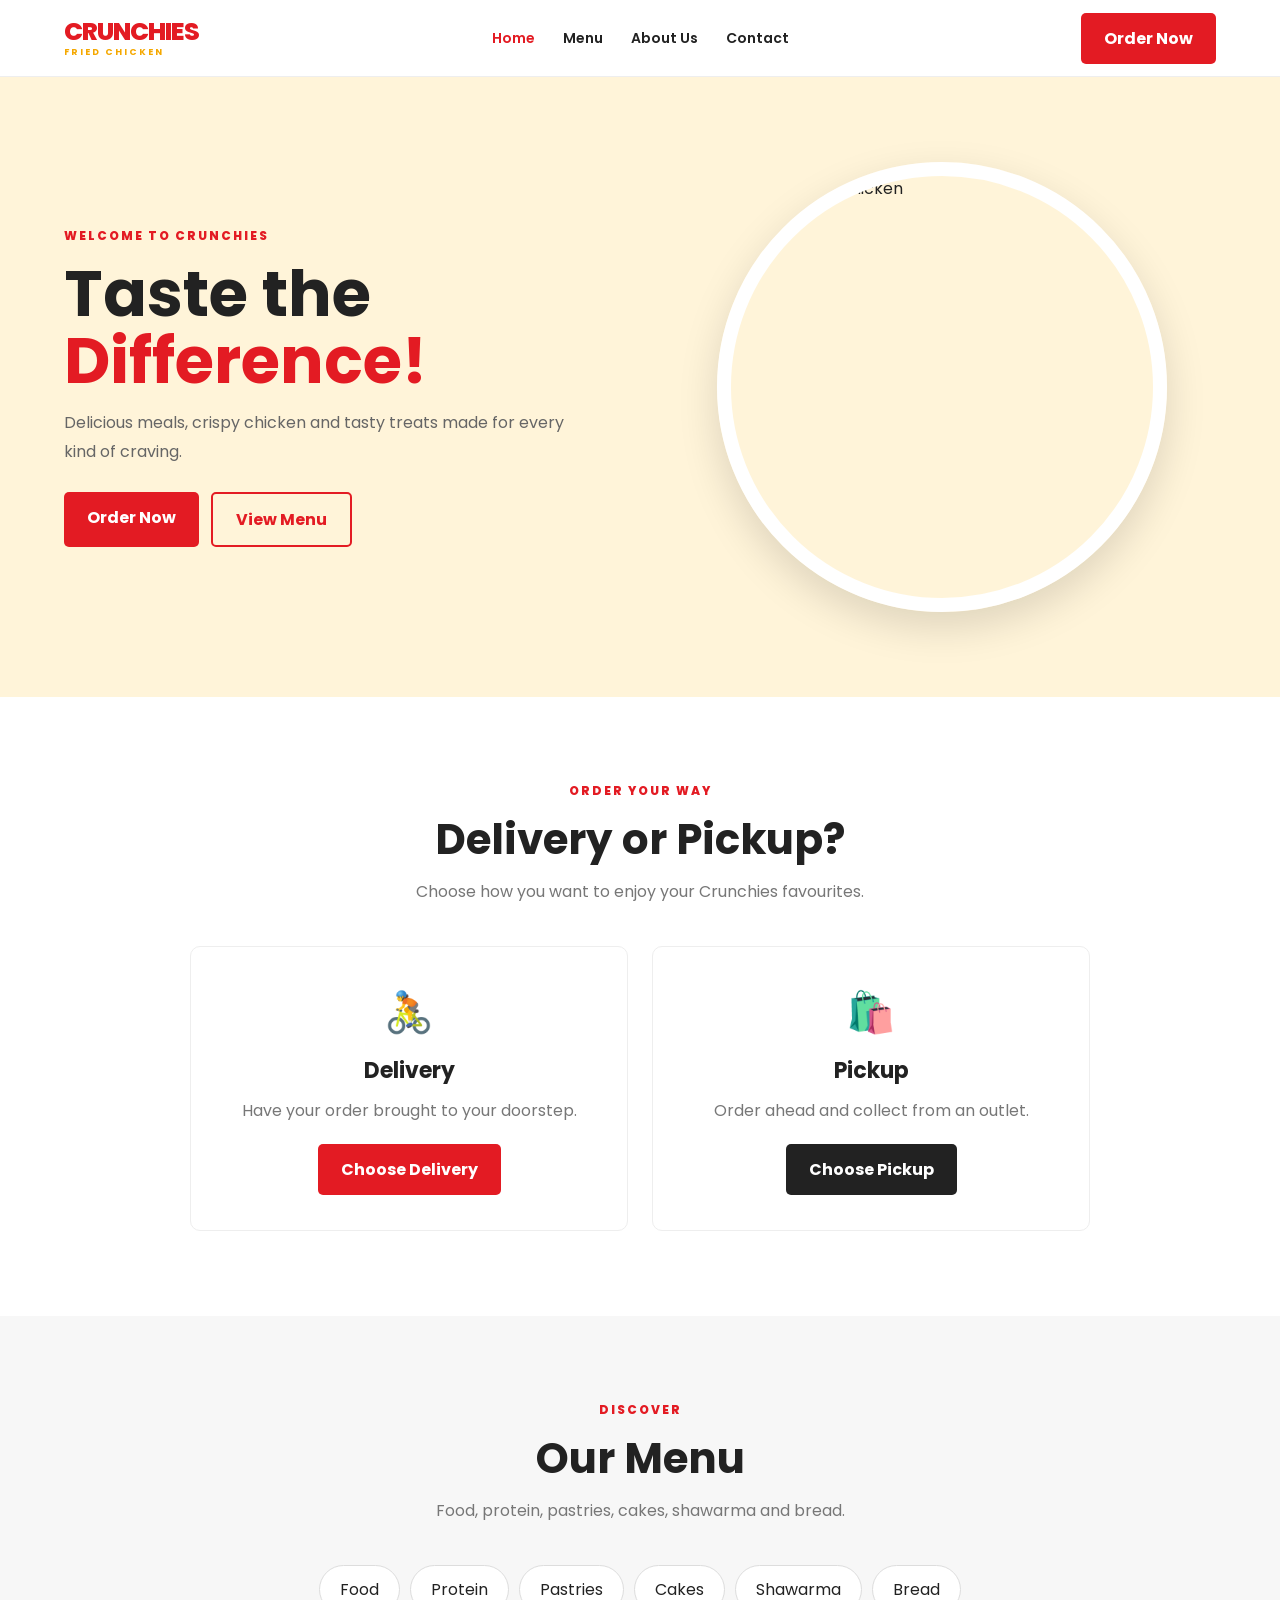
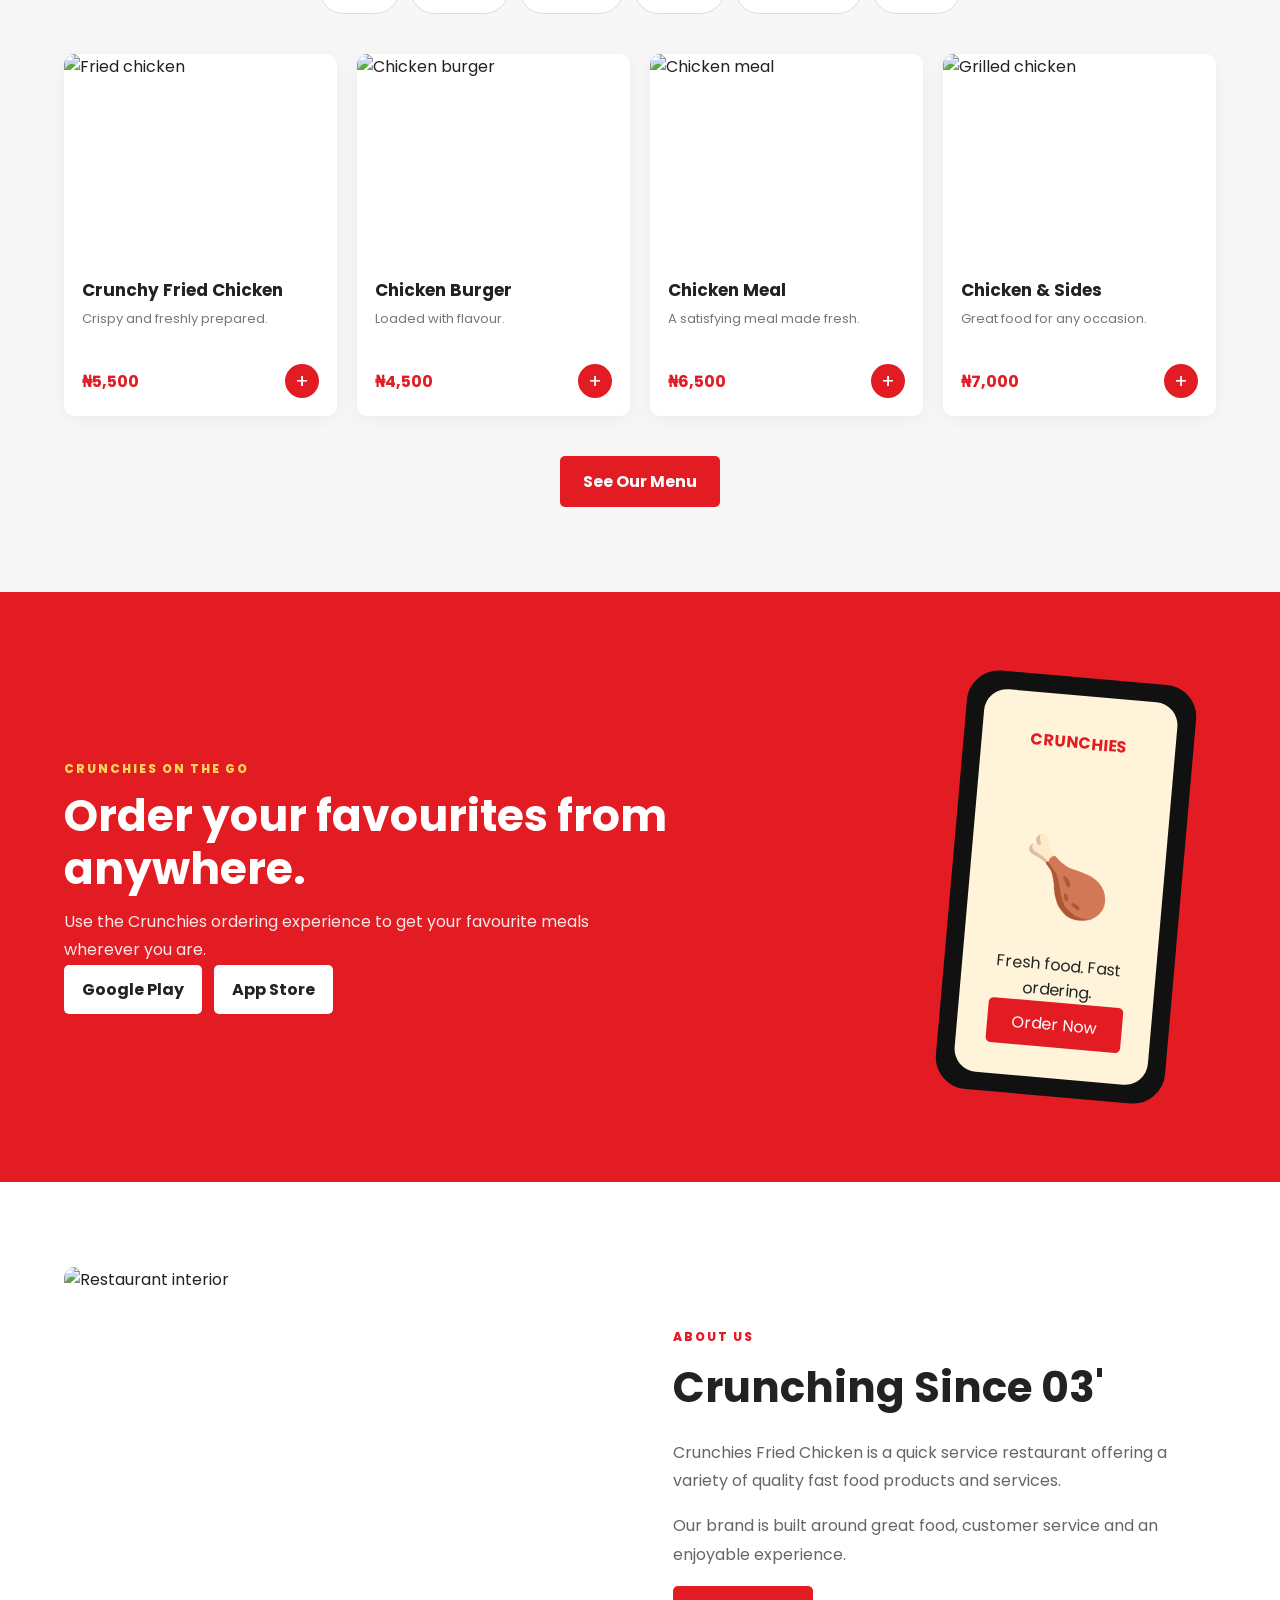
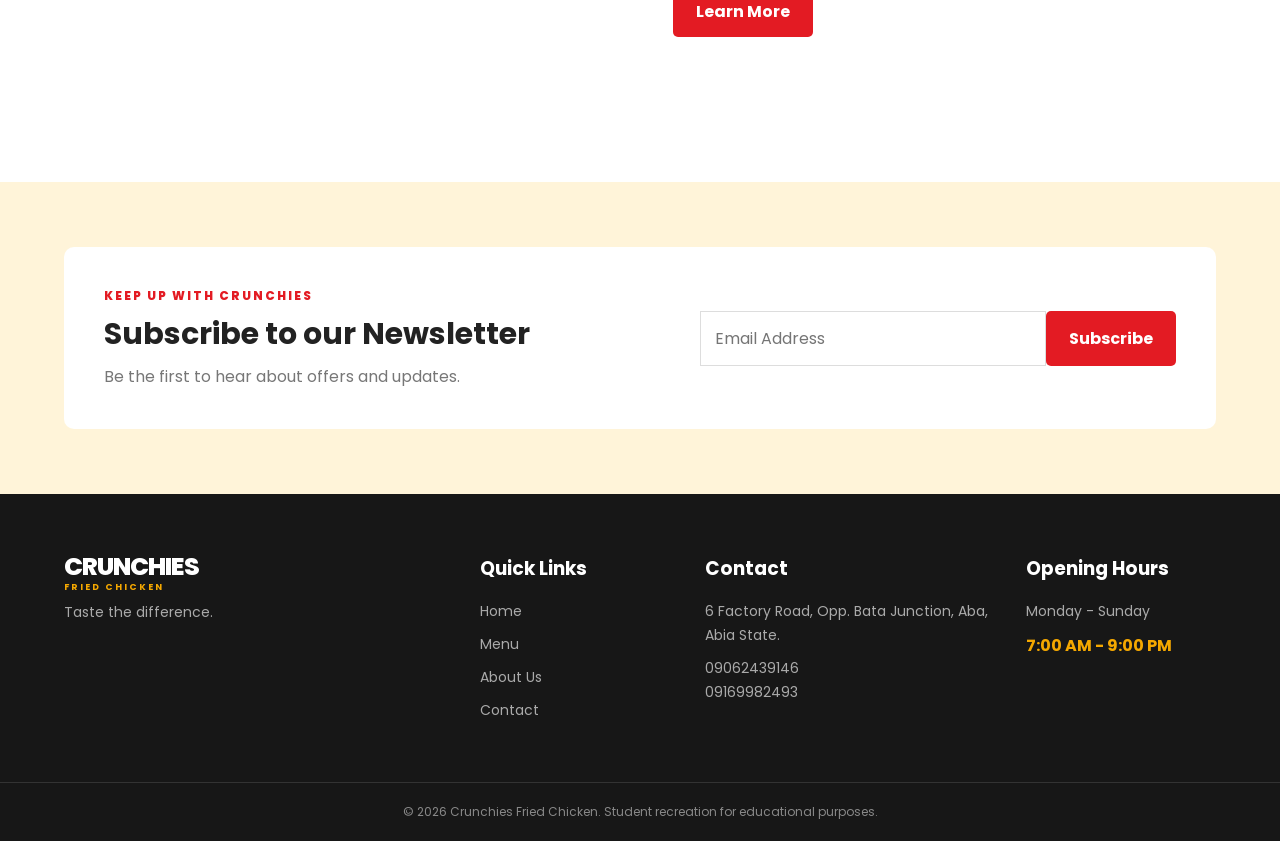
==== index.html @ a965e1eb "Add files via upload" ====
<!DOCTYPE html>
<html lang="en">
<head>
  <meta charset="UTF-8">
  <meta name="viewport" content="width=device-width, initial-scale=1.0">
  <title>Crunchies Fried Chicken | Taste the Difference</title>
  <link rel="preconnect" href="https://fonts.googleapis.com">
  <link rel="preconnect" href="https://fonts.gstatic.com" crossorigin>
  <link href="https://fonts.googleapis.com/css2?family=Poppins:wght@400;500;600;700;800&display=swap" rel="stylesheet">
  <link rel="stylesheet" href="style.css">
</head>
<body>
  <header class="header">
    <div class="container nav">
      <a class="logo" href="index.html" aria-label="Crunchies home">
        <span>CRUNCHIES</span><small>FRIED CHICKEN</small>
      </a>
      <button class="menu-toggle" aria-label="Open menu">☰</button>
      <nav class="nav-links">
        <a class="active" href="index.html">Home</a>
        <a href="menu.html">Menu</a>
        <a href="about.html">About Us</a>
        <a href="contact.html">Contact</a>
      </nav>
      <a class="btn btn-red nav-order" href="menu.html">Order Now</a>
    </div>
  </header>

  <main>
    <section class="hero">
      <div class="container hero-grid">
        <div class="hero-copy">
          <p class="eyebrow">WELCOME TO CRUNCHIES</p>
          <h1>Taste the <span>Difference!</span></h1>
          <p>Delicious meals, crispy chicken and tasty treats made for every kind of craving.</p>
          <div class="button-row">
            <a class="btn btn-red" href="menu.html">Order Now</a>
            <a class="btn btn-outline" href="menu.html">View Menu</a>
          </div>
        </div>
        <div class="hero-photo">
          <img src="https://images.unsplash.com/photo-1626082927389-6cd097cdc6ec?auto=format&fit=crop&w=1000&q=85" alt="Crispy fried chicken">
        </div>
      </div>
    </section>

    <section class="section">
      <div class="container">
        <div class="section-title">
          <p class="eyebrow">ORDER YOUR WAY</p>
          <h2>Delivery or Pickup?</h2>
          <p>Choose how you want to enjoy your Crunchies favourites.</p>
        </div>
        <div class="two-cards">
          <article class="choice-card">
            <div class="icon">🚴</div>
            <h3>Delivery</h3>
            <p>Have your order brought to your doorstep.</p>
            <a class="btn btn-red" href="menu.html?type=delivery">Choose Delivery</a>
          </article>
          <article class="choice-card">
            <div class="icon">🛍️</div>
            <h3>Pickup</h3>
            <p>Order ahead and collect from an outlet.</p>
            <a class="btn btn-dark" href="menu.html?type=pickup">Choose Pickup</a>
          </article>
        </div>
      </div>
    </section>

    <section class="section light" id="featured">
      <div class="container">
        <div class="section-title">
          <p class="eyebrow">DISCOVER</p>
          <h2>Our Menu</h2>
          <p>Food, protein, pastries, cakes, shawarma and bread.</p>
        </div>
        <div class="category-row">
          <a href="menu.html#food">Food</a>
          <a href="menu.html#protein">Protein</a>
          <a href="menu.html#pastries">Pastries</a>
          <a href="menu.html#cakes">Cakes</a>
          <a href="menu.html#shawarma">Shawarma</a>
          <a href="menu.html#bread">Bread</a>
        </div>
        <div class="product-grid">
          <article class="product-card">
            <img src="https://images.unsplash.com/photo-1562967916-eb82221dfb92?auto=format&fit=crop&w=700&q=85" alt="Fried chicken">
            <div class="product-info"><h3>Crunchy Fried Chicken</h3><p>Crispy and freshly prepared.</p><div><strong>₦5,500</strong><a class="plus" href="menu.html">+</a></div></div>
          </article>
          <article class="product-card">
            <img src="https://images.unsplash.com/photo-1568901346375-23c9450c58cd?auto=format&fit=crop&w=700&q=85" alt="Chicken burger">
            <div class="product-info"><h3>Chicken Burger</h3><p>Loaded with flavour.</p><div><strong>₦4,500</strong><a class="plus" href="menu.html">+</a></div></div>
          </article>
          <article class="product-card">
            <img src="https://images.unsplash.com/photo-1606755962773-d324e0a13086?auto=format&fit=crop&w=700&q=85" alt="Chicken meal">
            <div class="product-info"><h3>Chicken Meal</h3><p>A satisfying meal made fresh.</p><div><strong>₦6,500</strong><a class="plus" href="menu.html">+</a></div></div>
          </article>
          <article class="product-card">
            <img src="https://images.unsplash.com/photo-1544025162-d76694265947?auto=format&fit=crop&w=700&q=85" alt="Grilled chicken">
            <div class="product-info"><h3>Chicken & Sides</h3><p>Great food for any occasion.</p><div><strong>₦7,000</strong><a class="plus" href="menu.html">+</a></div></div>
          </article>
        </div>
        <div class="center"><a class="btn btn-red" href="menu.html">See Our Menu</a></div>
      </div>
    </section>

    <section class="app-banner">
      <div class="container app-grid">
        <div>
          <p class="eyebrow yellow">CRUNCHIES ON THE GO</p>
          <h2>Order your favourites from anywhere.</h2>
          <p>Use the Crunchies ordering experience to get your favourite meals wherever you are.</p>
          <div class="button-row"><a class="store" href="#">Google Play</a><a class="store" href="#">App Store</a></div>
        </div>
        <div class="phone">
          <div class="phone-screen"><b>CRUNCHIES</b><div class="phone-food">🍗</div><p>Fresh food. Fast ordering.</p><button>Order Now</button></div>
        </div>
      </div>
    </section>

    <section class="section">
      <div class="container about-preview">
        <img src="https://images.unsplash.com/photo-1513639776629-7b61b0ac49cb?auto=format&fit=crop&w=1000&q=85" alt="Restaurant interior">
        <div>
          <p class="eyebrow">ABOUT US</p>
          <h2>Crunching Since 03'</h2>
          <p>Crunchies Fried Chicken is a quick service restaurant offering a variety of quality fast food products and services.</p>
          <p>Our brand is built around great food, customer service and an enjoyable experience.</p>
          <a class="btn btn-red" href="about.html">Learn More</a>
        </div>
      </div>
    </section>

    <section class="newsletter">
      <div class="container newsletter-box">
        <div><p class="eyebrow">KEEP UP WITH CRUNCHIES</p><h2>Subscribe to our Newsletter</h2><p>Be the first to hear about offers and updates.</p></div>
        <form id="newsletterForm"><input type="email" placeholder="Email Address" required><button class="btn btn-red" type="submit">Subscribe</button></form>
      </div>
    </section>
  </main>

  <footer id="contact">
    <div class="container footer-grid">
      <div><a class="logo footer-logo" href="index.html"><span>CRUNCHIES</span><small>FRIED CHICKEN</small></a><p>Taste the difference.</p></div>
      <div><h3>Quick Links</h3><a href="index.html">Home</a><a href="menu.html">Menu</a><a href="about.html">About Us</a><a href="contact.html">Contact</a></div>
      <div><h3>Contact</h3><p>6 Factory Road, Opp. Bata Junction, Aba, Abia State.</p><p>09062439146<br>09169982493</p></div>
      <div><h3>Opening Hours</h3><p>Monday - Sunday</p><strong>7:00 AM - 9:00 PM</strong></div>
    </div>
    <div class="copyright">© 2026 Crunchies Fried Chicken. Student recreation for educational purposes.</div>
  </footer>
  <script src="script.js"></script>
</body>
</html>
---- style.css ----
*{margin:0;padding:0;box-sizing:border-box}html{scroll-behavior:smooth}body{font-family:Poppins,sans-serif;color:#222;background:#fff}a{text-decoration:none;color:inherit}button,input,select,textarea{font:inherit}img{width:100%;display:block}.container{width:90%;max-width:1200px;margin:auto}.header{background:#fff;border-bottom:1px solid #eee;position:sticky;top:0;z-index:1000}.nav{min-height:76px;display:flex;align-items:center;justify-content:space-between;gap:25px}.logo{display:flex;flex-direction:column;line-height:1}.logo span{color:#e31b23;font-size:25px;font-weight:800;letter-spacing:-1px}.logo small{color:#f5a800;font-size:9px;font-weight:700;letter-spacing:2px;margin-top:4px}.nav-links{display:flex;gap:28px}.nav-links a{font-size:14px;font-weight:600}.nav-links a:hover,.nav-links a.active{color:#e31b23}.btn{display:inline-block;border:0;border-radius:5px;padding:13px 23px;font-weight:700;cursor:pointer}.btn-red{background:#e31b23;color:#fff}.btn-red:hover{background:#b9151b}.btn-dark{background:#222;color:#fff}.btn-outline{border:2px solid #e31b23;color:#e31b23}.button-row{display:flex;gap:12px;flex-wrap:wrap}.menu-toggle{display:none;border:0;background:none;font-size:26px}.hero{background:#fff4d9;padding:85px 0}.hero-grid{display:grid;grid-template-columns:1fr 1fr;align-items:center;gap:55px}.eyebrow{color:#e31b23;font-size:12px;font-weight:800;letter-spacing:2px}.hero h1{font-size:64px;line-height:1.05;margin:15px 0}.hero h1 span{display:block;color:#e31b23}.hero-copy>p:not(.eyebrow){max-width:520px;color:#666;line-height:1.8;margin-bottom:25px}.hero-photo{width:450px;height:450px;border-radius:50%;overflow:hidden;border:14px solid #fff;box-shadow:0 15px 40px #0002;margin:auto}.hero-photo img{height:100%;object-fit:cover}.section{padding:85px 0}.light{background:#f7f7f7}.section-title{text-align:center;margin-bottom:42px}.section-title h2{font-size:42px;margin:8px 0}.section-title>p:last-child{color:#777}.two-cards,.three-cards{display:grid;grid-template-columns:repeat(2,1fr);gap:24px;max-width:900px;margin:auto}.three-cards{grid-template-columns:repeat(3,1fr);max-width:1100px}.choice-card{text-align:center;padding:35px;background:#fff;border:1px solid #eee;border-radius:10px}.icon{font-size:40px;margin-bottom:12px}.choice-card h3{font-size:22px;margin-bottom:10px}.choice-card p{color:#777;line-height:1.7;margin-bottom:20px}.category-row{display:flex;justify-content:center;gap:10px;flex-wrap:wrap;margin-bottom:40px}.category-row a,.menu-tabs .tab{border:1px solid #ddd;background:#fff;padding:11px 20px;border-radius:25px;cursor:pointer}.category-row a:hover,.menu-tabs .tab.active,.menu-tabs .tab:hover{background:#e31b23;color:#fff;border-color:#e31b23}.product-grid{display:grid;grid-template-columns:repeat(4,1fr);gap:20px}.product-card{background:#fff;border-radius:10px;overflow:hidden;box-shadow:0 4px 18px #0000000d}.product-card>img{height:205px;object-fit:cover}.product-info{padding:18px}.product-info h3{font-size:17px;margin-bottom:6px}.product-info p{font-size:13px;color:#777;min-height:40px}.product-info>div{display:flex;align-items:center;justify-content:space-between;margin-top:15px}.product-info strong{color:#e31b23}.plus{width:34px;height:34px;border-radius:50%;background:#e31b23;color:#fff;border:0;display:grid;place-items:center;font-size:20px;cursor:pointer}.center{text-align:center;margin-top:40px}.app-banner{background:#e31b23;color:#fff;padding:85px 0}.app-grid{display:grid;grid-template-columns:1fr 300px;align-items:center;gap:70px}.yellow{color:#ffd45c}.app-grid h2{font-size:44px;line-height:1.2;margin:12px 0}.app-grid>div:first-child>p:not(.eyebrow){max-width:550px;line-height:1.8;opacity:.9}.store{background:#fff;color:#222;padding:12px 18px;border-radius:5px;font-weight:700}.phone{width:230px;height:420px;background:#111;border:8px solid #111;border-radius:32px;padding:10px;transform:rotate(5deg);margin:auto}.phone-screen{height:100%;border-radius:23px;background:#fff4d9;color:#222;text-align:center;padding:35px 12px}.phone-screen b{color:#e31b23}.phone-food{font-size:75px;margin:65px 0 20px}.phone-screen button{background:#e31b23;color:#fff;border:0;padding:10px 25px;border-radius:5px}.about-preview{display:grid;grid-template-columns:1fr 1fr;gap:65px;align-items:center}.about-preview img{height:430px;object-fit:cover;border-radius:10px}.about-preview h2{font-size:42px;margin:10px 0 20px}.about-preview p:not(.eyebrow){color:#666;line-height:1.8;margin-bottom:16px}.newsletter{background:#fff4d9;padding:65px 0}.newsletter-box{background:#fff;padding:40px;border-radius:10px;display:flex;justify-content:space-between;align-items:center;gap:30px}.newsletter-box h2{font-size:30px;margin:7px 0}.newsletter-box p:not(.eyebrow){color:#777}.newsletter form{display:flex;min-width:430px}.newsletter input{flex:1;border:1px solid #ddd;padding:14px;outline:0}.page-hero{background:#fff4d9;text-align:center;padding:70px 0}.page-hero h1{font-size:50px;margin:8px 0}.page-hero p:last-child{color:#666}.order-selector{display:grid;grid-template-columns:repeat(4,1fr);gap:15px;background:#f7f7f7;padding:20px;border-radius:10px;margin-bottom:35px}.order-selector label{display:block;font-size:12px;font-weight:700;margin-bottom:7px}.order-selector select{width:100%;padding:12px;border:1px solid #ddd;background:#fff}.menu-tabs{display:flex;gap:9px;flex-wrap:wrap;justify-content:center;margin-bottom:35px}.cart-box{margin-top:50px;background:#f7f7f7;padding:25px;border-radius:10px}.cart-box h2{margin-bottom:20px}.cart-row{display:flex;justify-content:space-between;border-bottom:1px solid #ddd;padding:12px 0}.cart-total{display:flex;justify-content:space-between;font-size:20px;margin:20px 0}.contact-grid{display:grid;grid-template-columns:repeat(3,1fr);gap:20px}.contact-card{text-align:center;border:1px solid #eee;border-radius:10px;padding:35px}.contact-card p{color:#777;line-height:1.7}.contact-form-wrap{margin-top:50px;background:#f7f7f7;padding:40px;border-radius:10px;display:grid;grid-template-columns:1fr 1.2fr;gap:50px}.contact-form-wrap h2{font-size:36px;margin:8px 0}.contact-form-wrap p:not(.eyebrow){color:#777}.contact-form-wrap form{display:flex;flex-direction:column;gap:14px}.contact-form-wrap input,.contact-form-wrap textarea{border:1px solid #ddd;padding:14px;outline:0;resize:vertical}.footer-grid{display:grid;grid-template-columns:2fr 1fr 1.5fr 1fr;gap:35px;padding:60px 0}.footer-grid>div{display:flex;flex-direction:column;gap:9px}.footer-grid h3{margin-bottom:8px}.footer-grid p,.footer-grid a:not(.footer-logo){color:#aaa;font-size:14px;line-height:1.7}.footer-logo span{color:#fff}.footer-logo small{color:#f5a800}.footer-grid strong{color:#f5a800}.copyright{border-top:1px solid #333;text-align:center;color:#888;padding:20px;font-size:12px;background:#171717}footer{background:#171717;color:#fff}.empty-cart{color:#777}@media(max-width:900px){.nav-links{display:none;position:absolute;left:0;right:0;top:76px;background:#fff;flex-direction:column;padding:20px 5%;box-shadow:0 10px 20px #0001}.nav-links.open{display:flex}.menu-toggle{display:block;margin-left:auto}.hero-grid,.about-preview,.contact-form-wrap{grid-template-columns:1fr}.hero{text-align:center}.hero-copy>p:not(.eyebrow){margin-left:auto;margin-right:auto}.button-row{justify-content:center}.hero-photo{width:340px;height:340px}.product-grid{grid-template-columns:repeat(2,1fr)}.three-cards{grid-template-columns:1fr}.app-grid{grid-template-columns:1fr;text-align:center}.app-grid>div:first-child>p:not(.eyebrow){margin:auto auto 20px}.app-grid .button-row{justify-content:center}.newsletter-box{flex-direction:column;text-align:center}.order-selector{grid-template-columns:repeat(2,1fr)}.contact-grid{grid-template-columns:1fr}.footer-grid{grid-template-columns:1fr 1fr}}@media(max-width:600px){.nav-order{padding:9px 13px;font-size:12px}.hero{padding:60px 0}.hero h1{font-size:43px}.hero-photo{width:280px;height:280px}.section{padding:65px 0}.section-title h2{font-size:34px}.two-cards{grid-template-columns:1fr}.product-grid{grid-template-columns:1fr}.category-row{justify-content:flex-start;overflow-x:auto;flex-wrap:nowrap;padding-bottom:5px}.category-row a{white-space:nowrap}.app-grid h2{font-size:34px}.about-preview h2{font-size:34px}.newsletter-box{padding:28px 20px}.newsletter form{min-width:100%;flex-direction:column;gap:10px}.order-selector{grid-template-columns:1fr}.page-hero h1{font-size:38px}.footer-grid{grid-template-columns:1fr}}
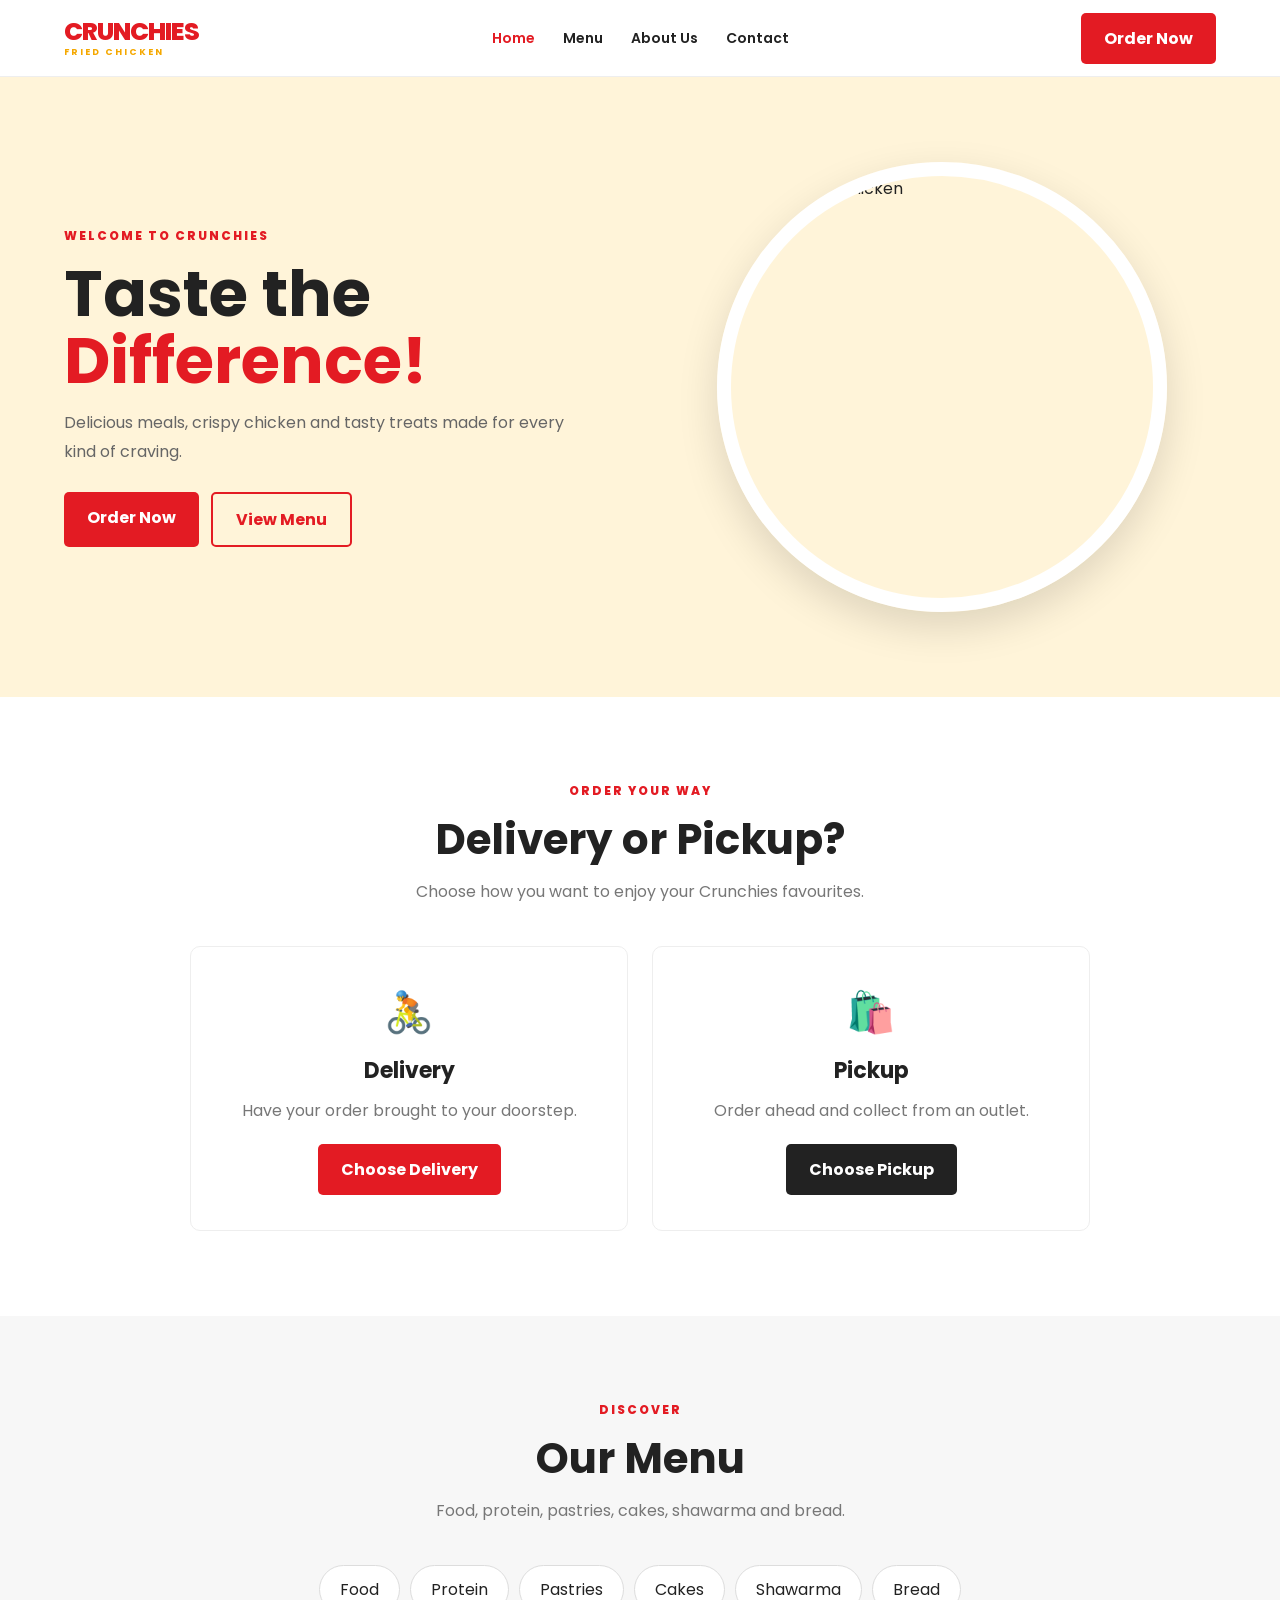
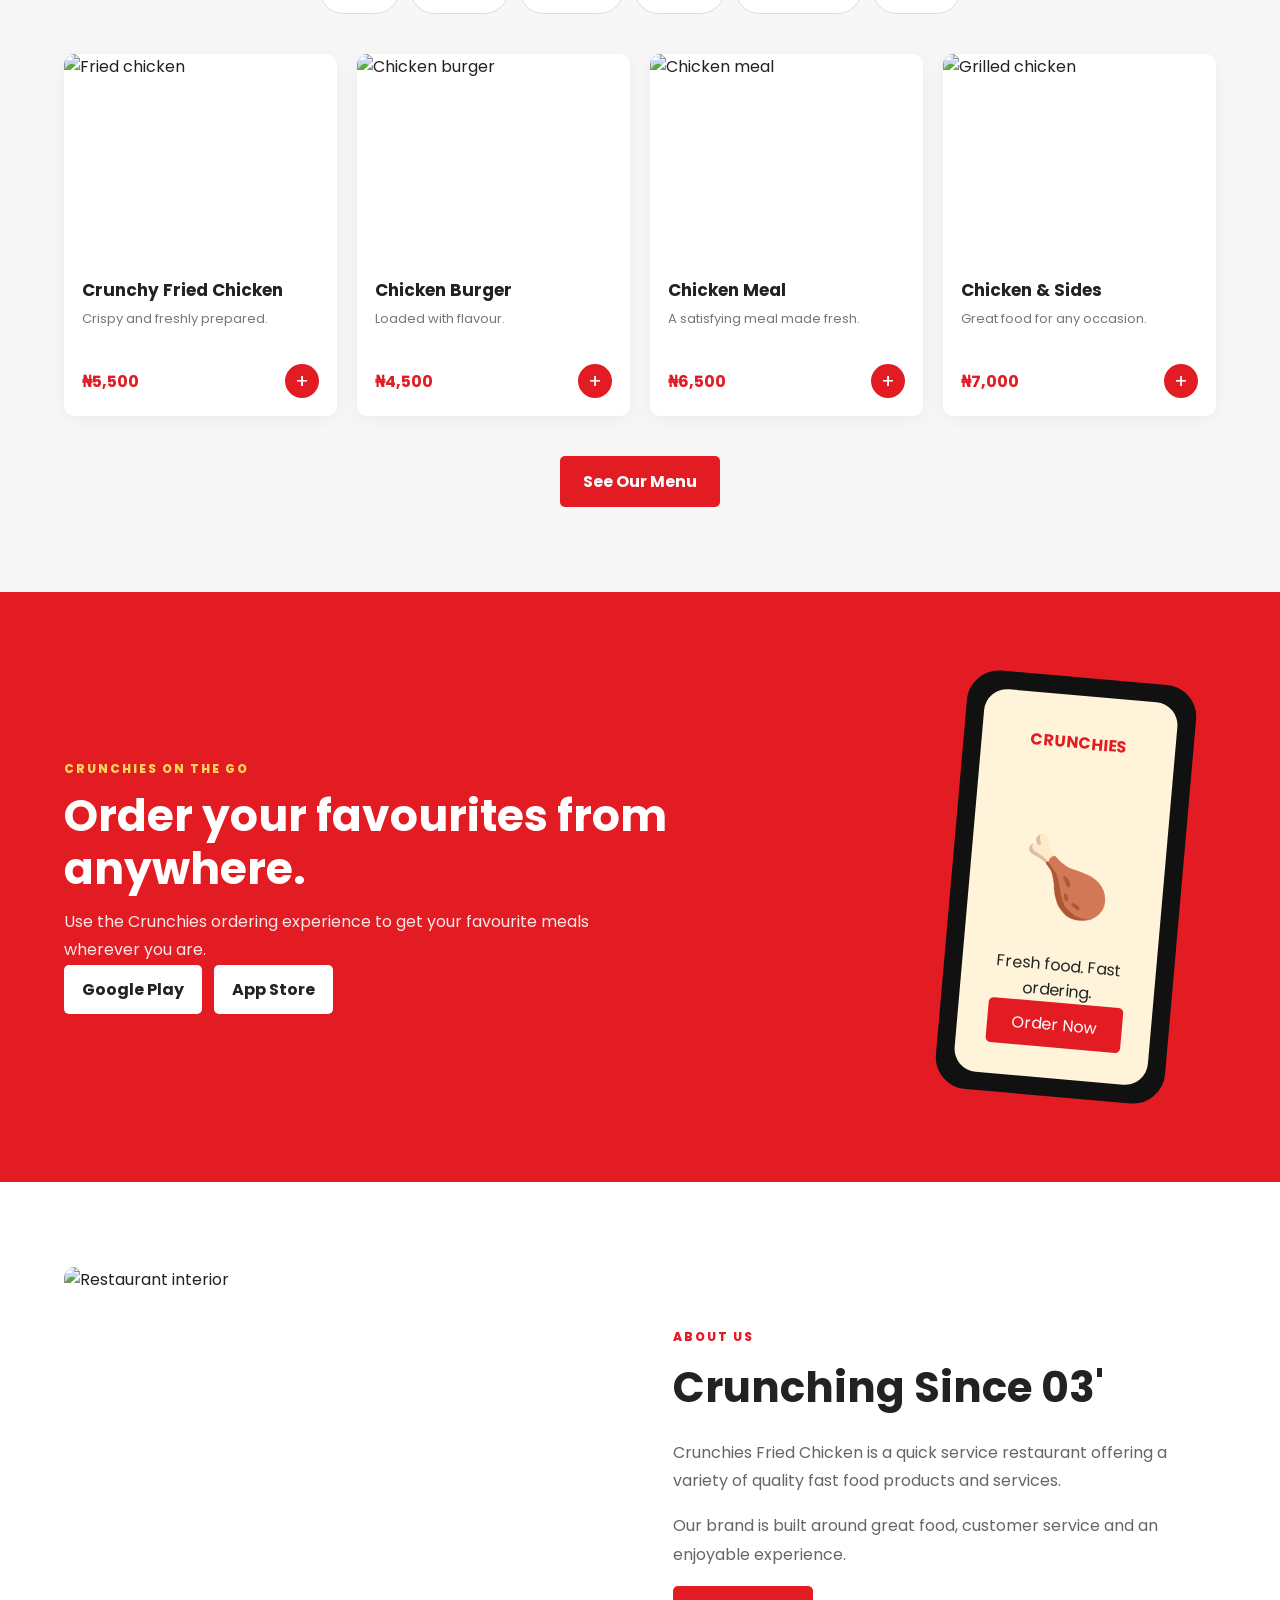
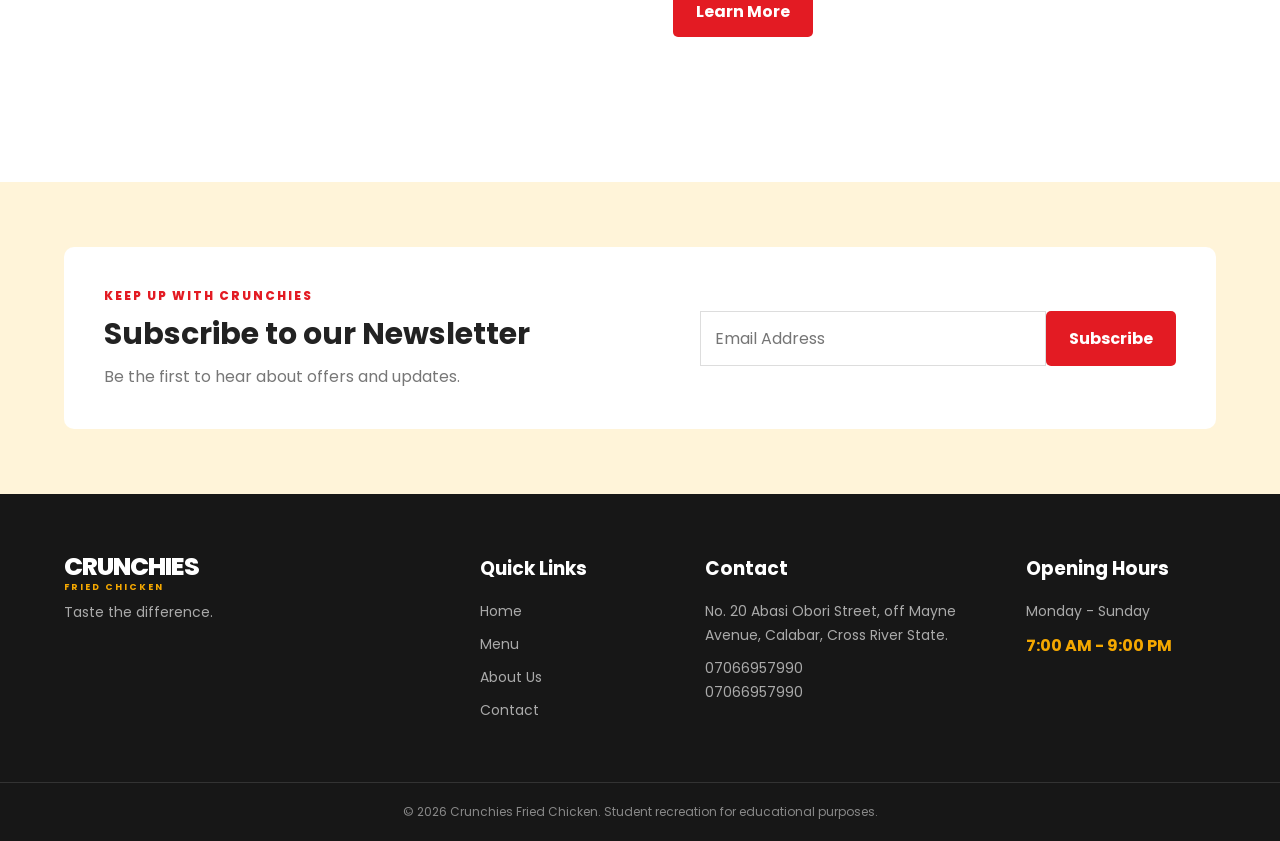
==== commit b02612b9: "Change contact address and phone numbers in footer Updated contact information in the footer." ====
--- a/index.html
+++ b/index.html
@@ -144,7 +144,7 @@
     <div class="container footer-grid">
       <div><a class="logo footer-logo" href="index.html"><span>CRUNCHIES</span><small>FRIED CHICKEN</small></a><p>Taste the difference.</p></div>
       <div><h3>Quick Links</h3><a href="index.html">Home</a><a href="menu.html">Menu</a><a href="about.html">About Us</a><a href="contact.html">Contact</a></div>
-      <div><h3>Contact</h3><p>6 Factory Road, Opp. Bata Junction, Aba, Abia State.</p><p>09062439146<br>09169982493</p></div>
+      <div><h3>Contact</h3><p>No. 20 Abasi Obori Street, off Mayne Avenue, Calabar, Cross River State.</p><p>07066957990<br>07066957990</p></div>
       <div><h3>Opening Hours</h3><p>Monday - Sunday</p><strong>7:00 AM - 9:00 PM</strong></div>
     </div>
     <div class="copyright">© 2026 Crunchies Fried Chicken. Student recreation for educational purposes.</div>
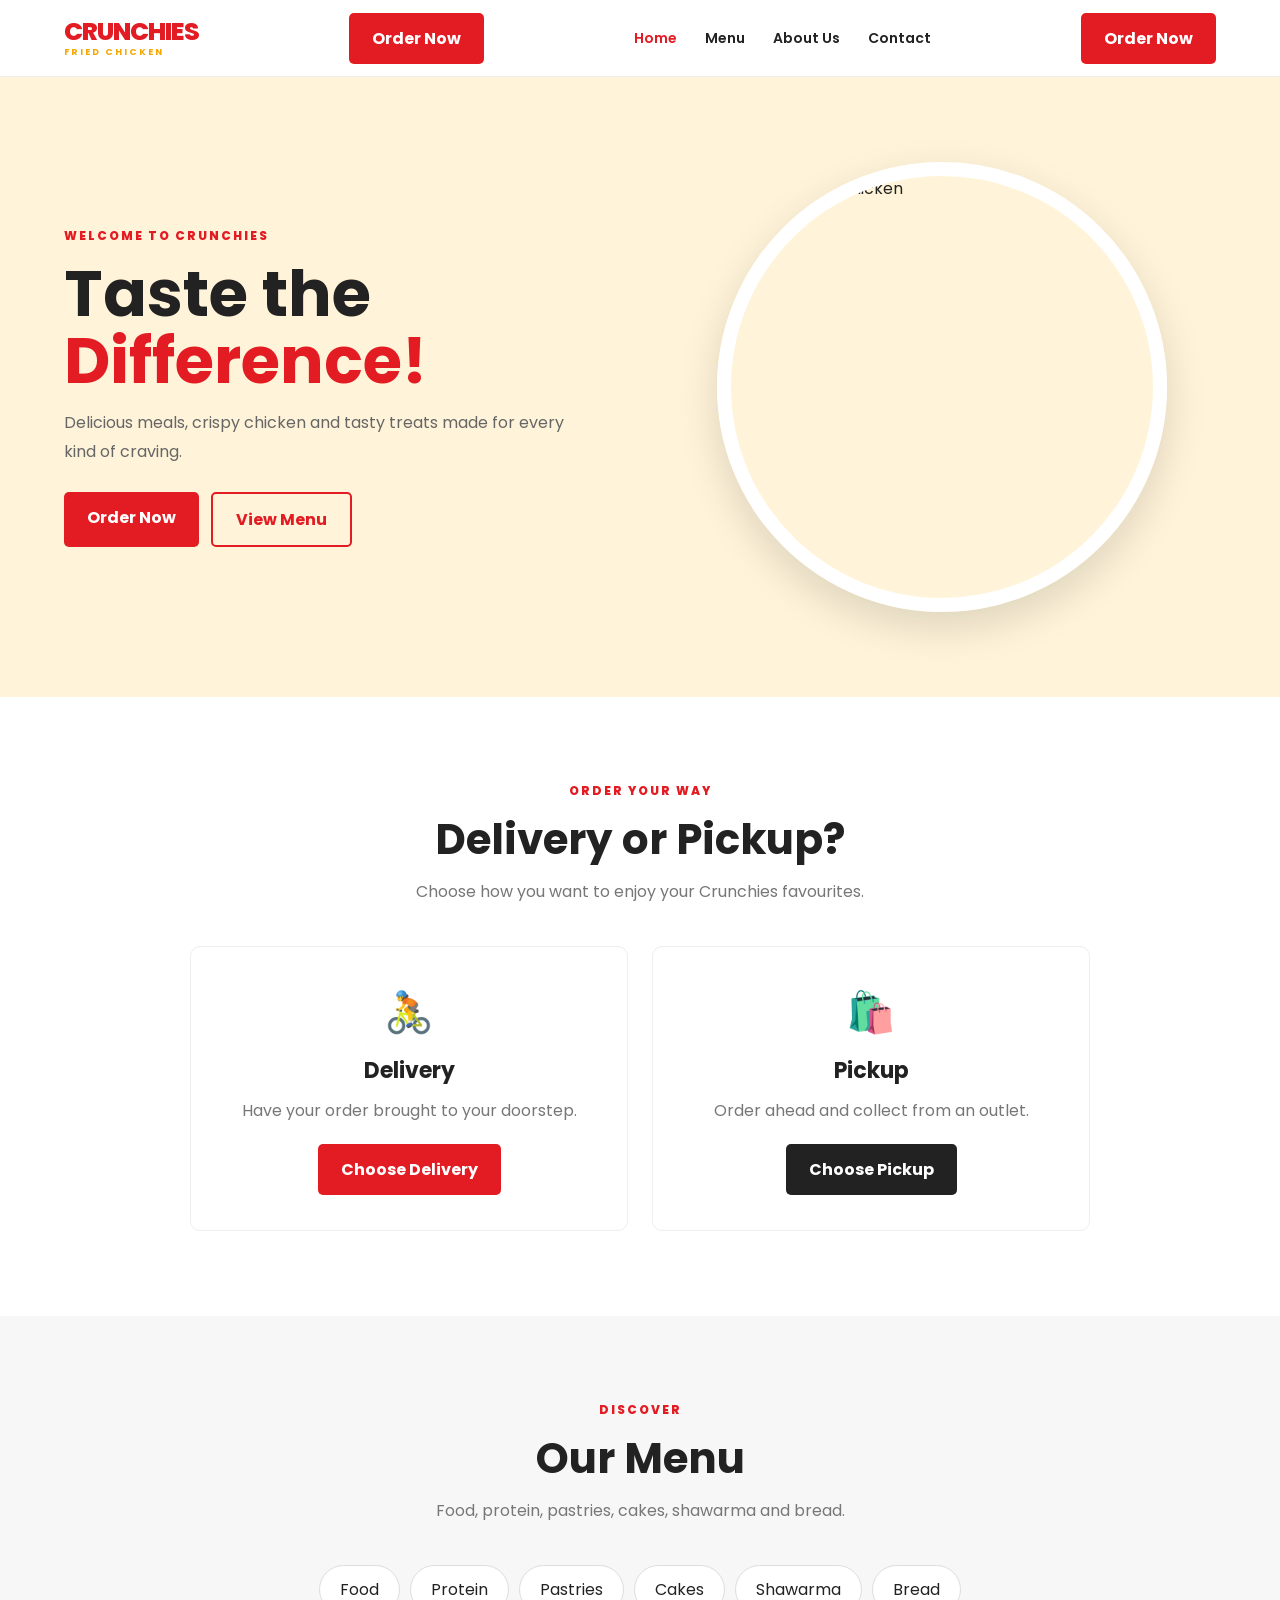
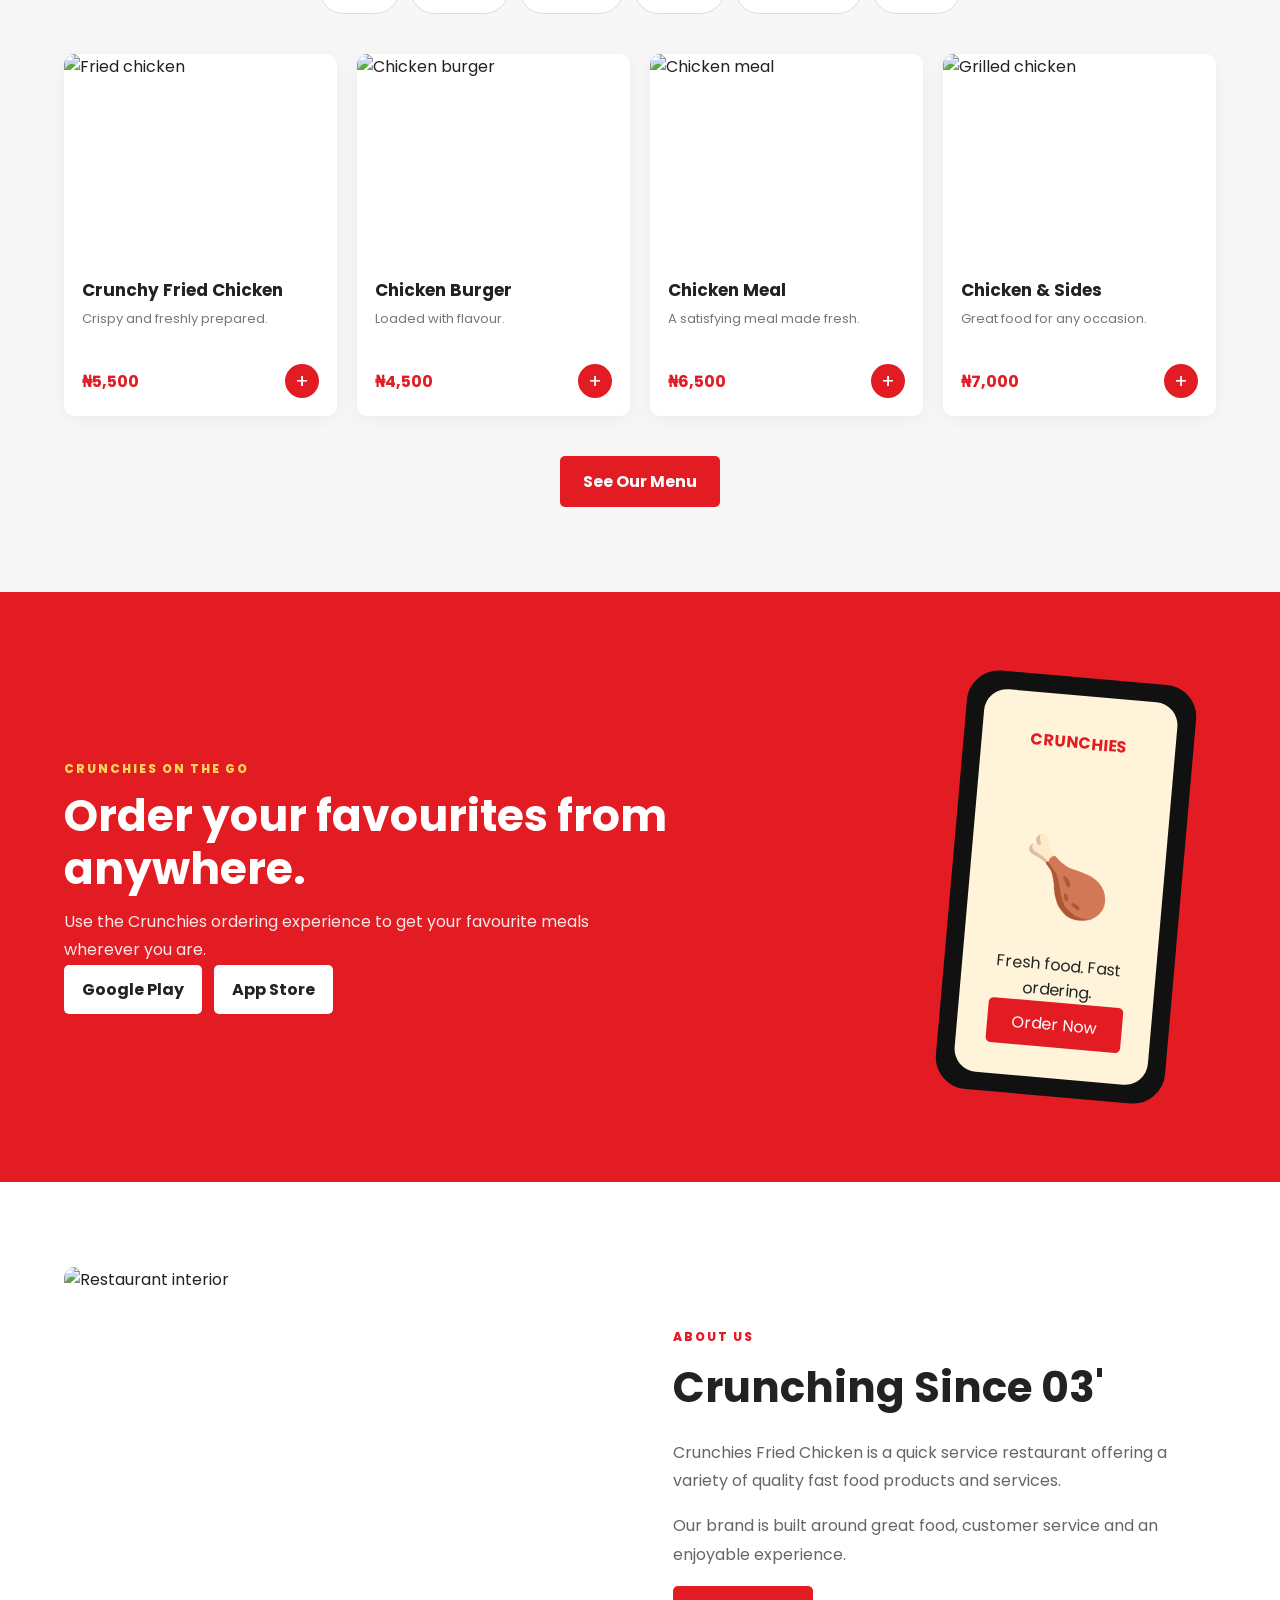
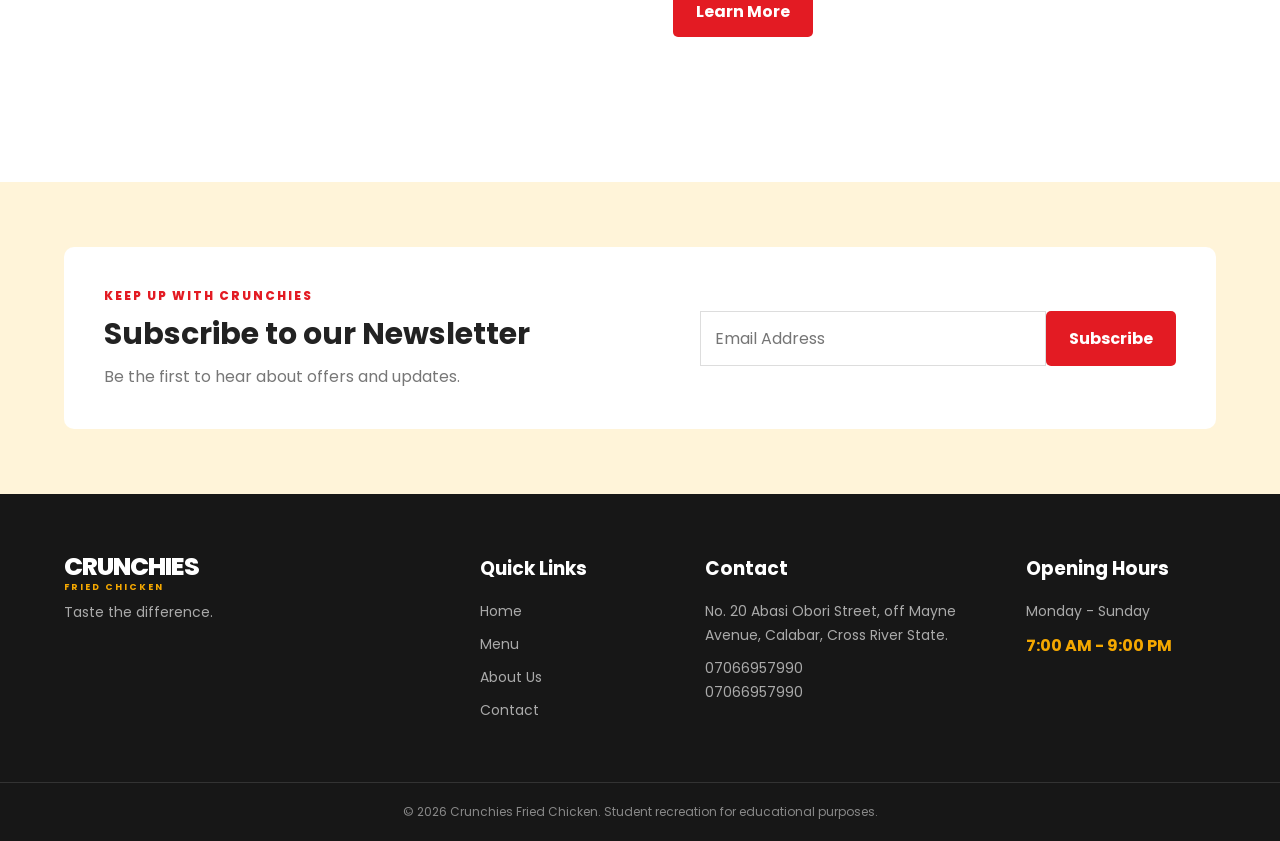
==== commit c05009f9: "update index.html" ====
--- a/index.html
+++ b/index.html
@@ -15,13 +15,16 @@
       <a class="logo" href="index.html" aria-label="Crunchies home">
         <span>CRUNCHIES</span><small>FRIED CHICKEN</small>
       </a>
-      <button class="menu-toggle" aria-label="Open menu">☰</button>
-      <nav class="nav-links">
-        <a class="active" href="index.html">Home</a>
-        <a href="menu.html">Menu</a>
-        <a href="about.html">About Us</a>
-        <a href="contact.html">Contact</a>
-      </nav>
+      <a class="btn btn-red nav-order" href="menu.html">Order Now</a>
+
+<button class="menu-toggle" aria-label="Open menu">☰</button>
+
+<nav class="nav-links">
+  <a class="active" href="index.html">Home</a>
+  <a href="menu.html">Menu</a>
+  <a href="about.html">About Us</a>
+  <a href="contact.html">Contact</a>
+</nav>
       <a class="btn btn-red nav-order" href="menu.html">Order Now</a>
     </div>
   </header>
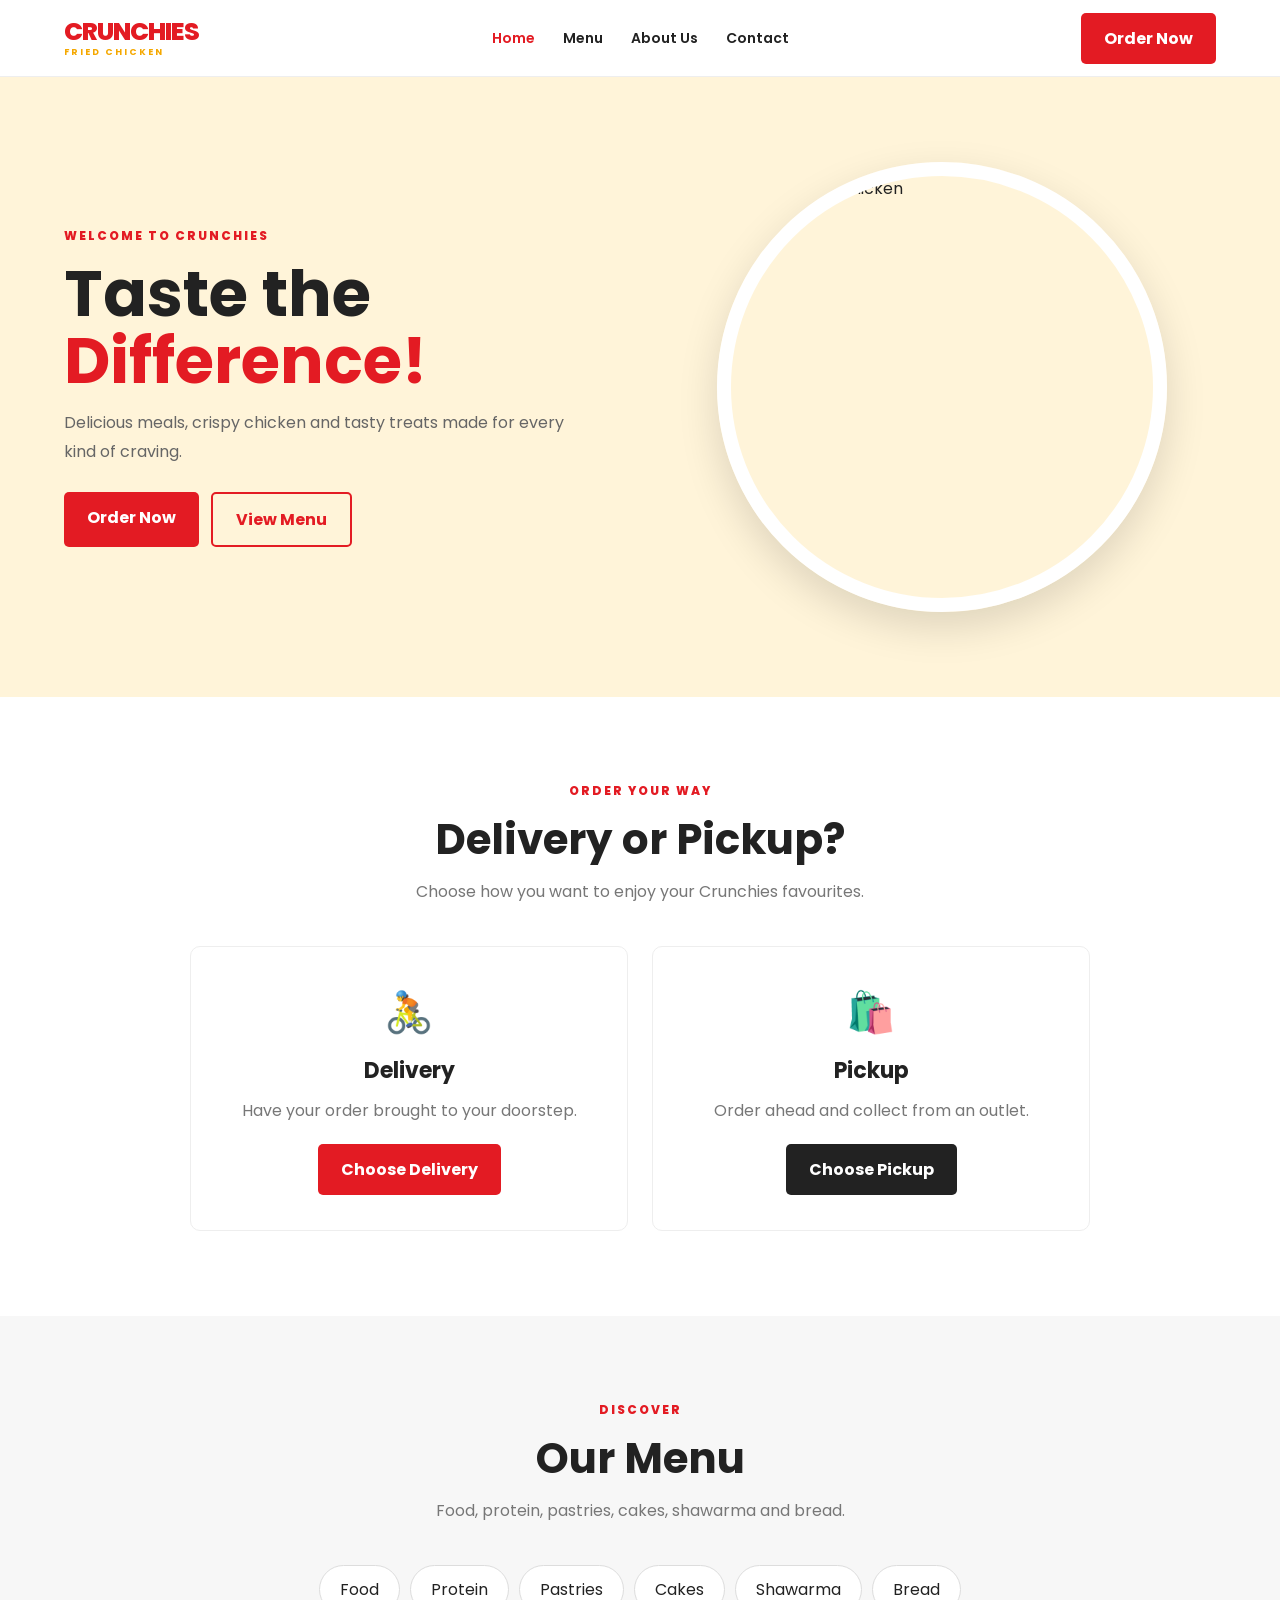
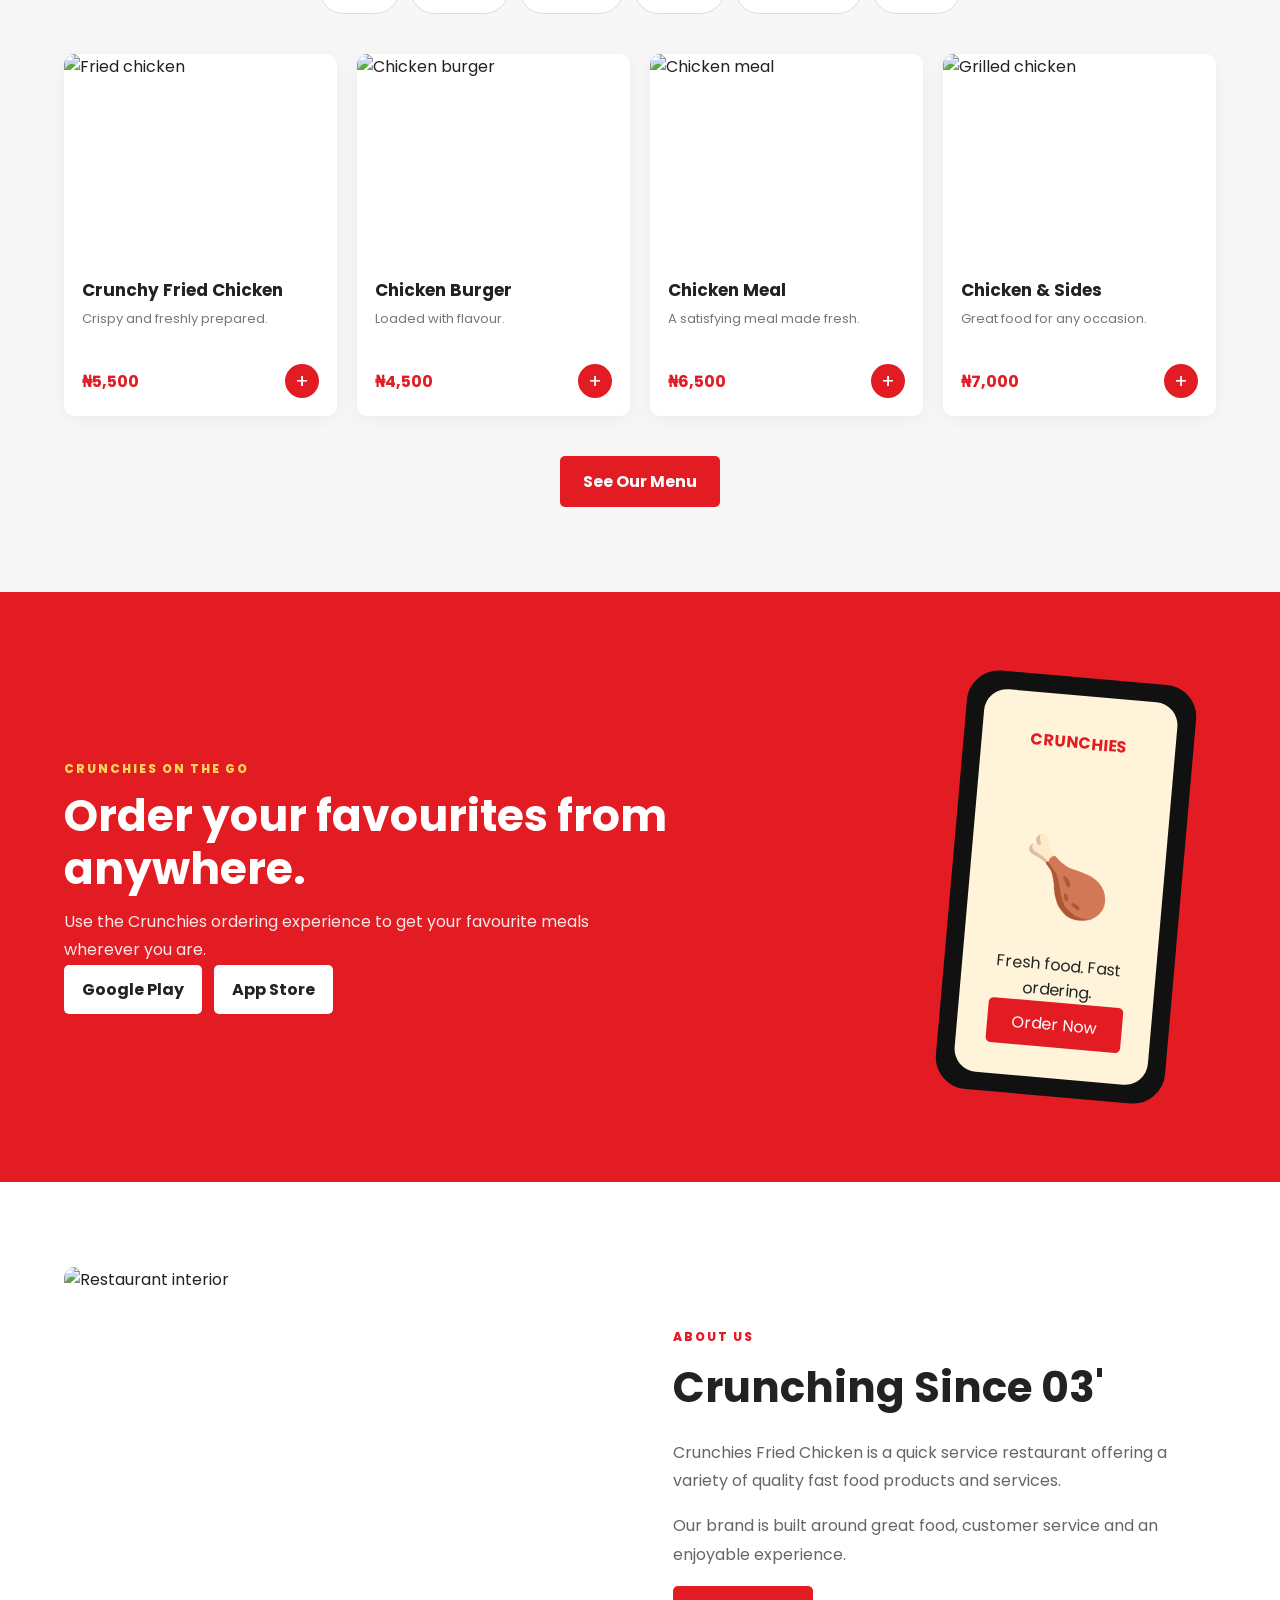
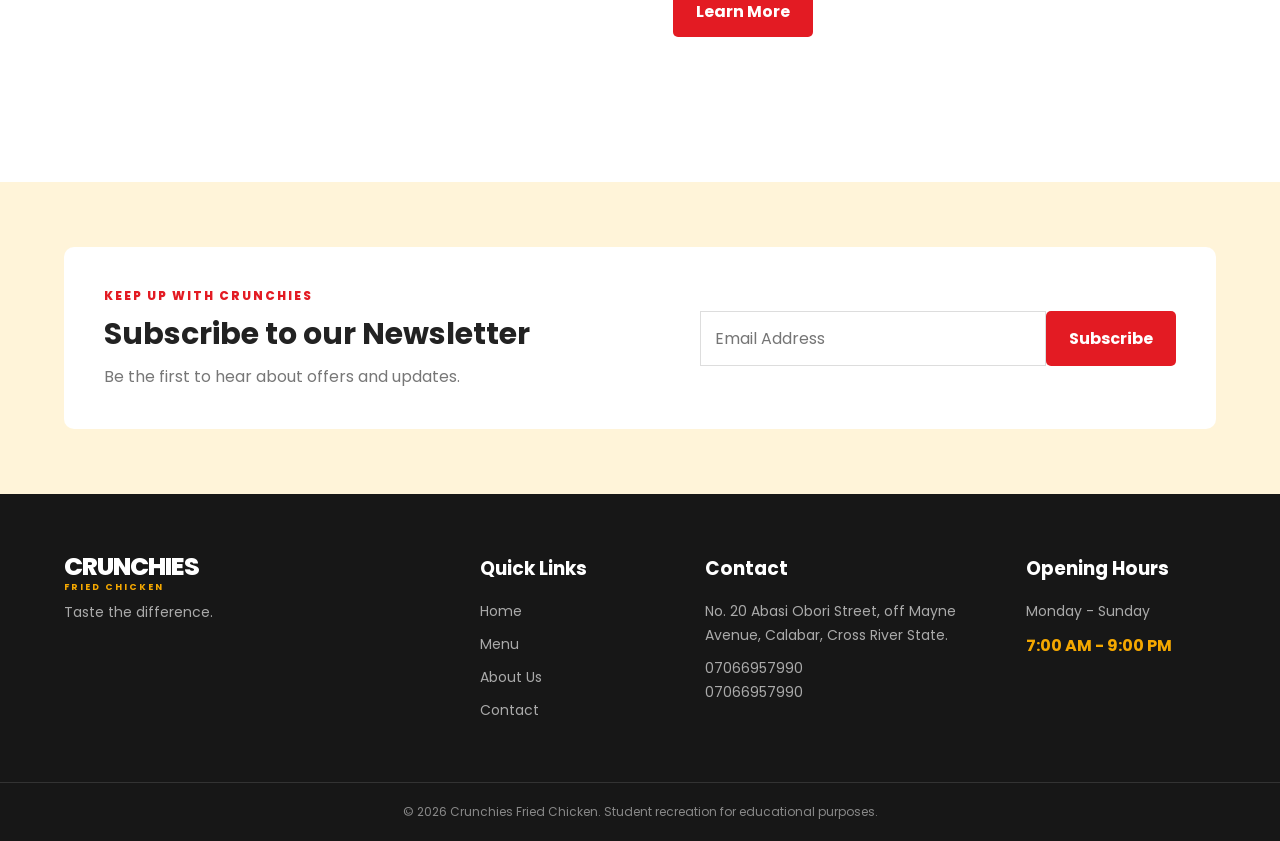
==== commit eb390321: "Remove 'Order Now' button from index.html Removed 'Order Now' button from navigation." ====
--- a/index.html
+++ b/index.html
@@ -15,7 +15,6 @@
       <a class="logo" href="index.html" aria-label="Crunchies home">
         <span>CRUNCHIES</span><small>FRIED CHICKEN</small>
       </a>
-      <a class="btn btn-red nav-order" href="menu.html">Order Now</a>
 
 <button class="menu-toggle" aria-label="Open menu">☰</button>
 
--- a/style.css
+++ b/style.css
@@ -1 +1,23 @@
-*{margin:0;padding:0;box-sizing:border-box}html{scroll-behavior:smooth}body{font-family:Poppins,sans-serif;color:#222;background:#fff}a{text-decoration:none;color:inherit}button,input,select,textarea{font:inherit}img{width:100%;display:block}.container{width:90%;max-width:1200px;margin:auto}.header{background:#fff;border-bottom:1px solid #eee;position:sticky;top:0;z-index:1000}.nav{min-height:76px;display:flex;align-items:center;justify-content:space-between;gap:25px}.logo{display:flex;flex-direction:column;line-height:1}.logo span{color:#e31b23;font-size:25px;font-weight:800;letter-spacing:-1px}.logo small{color:#f5a800;font-size:9px;font-weight:700;letter-spacing:2px;margin-top:4px}.nav-links{display:flex;gap:28px}.nav-links a{font-size:14px;font-weight:600}.nav-links a:hover,.nav-links a.active{color:#e31b23}.btn{display:inline-block;border:0;border-radius:5px;padding:13px 23px;font-weight:700;cursor:pointer}.btn-red{background:#e31b23;color:#fff}.btn-red:hover{background:#b9151b}.btn-dark{background:#222;color:#fff}.btn-outline{border:2px solid #e31b23;color:#e31b23}.button-row{display:flex;gap:12px;flex-wrap:wrap}.menu-toggle{display:none;border:0;background:none;font-size:26px}.hero{background:#fff4d9;padding:85px 0}.hero-grid{display:grid;grid-template-columns:1fr 1fr;align-items:center;gap:55px}.eyebrow{color:#e31b23;font-size:12px;font-weight:800;letter-spacing:2px}.hero h1{font-size:64px;line-height:1.05;margin:15px 0}.hero h1 span{display:block;color:#e31b23}.hero-copy>p:not(.eyebrow){max-width:520px;color:#666;line-height:1.8;margin-bottom:25px}.hero-photo{width:450px;height:450px;border-radius:50%;overflow:hidden;border:14px solid #fff;box-shadow:0 15px 40px #0002;margin:auto}.hero-photo img{height:100%;object-fit:cover}.section{padding:85px 0}.light{background:#f7f7f7}.section-title{text-align:center;margin-bottom:42px}.section-title h2{font-size:42px;margin:8px 0}.section-title>p:last-child{color:#777}.two-cards,.three-cards{display:grid;grid-template-columns:repeat(2,1fr);gap:24px;max-width:900px;margin:auto}.three-cards{grid-template-columns:repeat(3,1fr);max-width:1100px}.choice-card{text-align:center;padding:35px;background:#fff;border:1px solid #eee;border-radius:10px}.icon{font-size:40px;margin-bottom:12px}.choice-card h3{font-size:22px;margin-bottom:10px}.choice-card p{color:#777;line-height:1.7;margin-bottom:20px}.category-row{display:flex;justify-content:center;gap:10px;flex-wrap:wrap;margin-bottom:40px}.category-row a,.menu-tabs .tab{border:1px solid #ddd;background:#fff;padding:11px 20px;border-radius:25px;cursor:pointer}.category-row a:hover,.menu-tabs .tab.active,.menu-tabs .tab:hover{background:#e31b23;color:#fff;border-color:#e31b23}.product-grid{display:grid;grid-template-columns:repeat(4,1fr);gap:20px}.product-card{background:#fff;border-radius:10px;overflow:hidden;box-shadow:0 4px 18px #0000000d}.product-card>img{height:205px;object-fit:cover}.product-info{padding:18px}.product-info h3{font-size:17px;margin-bottom:6px}.product-info p{font-size:13px;color:#777;min-height:40px}.product-info>div{display:flex;align-items:center;justify-content:space-between;margin-top:15px}.product-info strong{color:#e31b23}.plus{width:34px;height:34px;border-radius:50%;background:#e31b23;color:#fff;border:0;display:grid;place-items:center;font-size:20px;cursor:pointer}.center{text-align:center;margin-top:40px}.app-banner{background:#e31b23;color:#fff;padding:85px 0}.app-grid{display:grid;grid-template-columns:1fr 300px;align-items:center;gap:70px}.yellow{color:#ffd45c}.app-grid h2{font-size:44px;line-height:1.2;margin:12px 0}.app-grid>div:first-child>p:not(.eyebrow){max-width:550px;line-height:1.8;opacity:.9}.store{background:#fff;color:#222;padding:12px 18px;border-radius:5px;font-weight:700}.phone{width:230px;height:420px;background:#111;border:8px solid #111;border-radius:32px;padding:10px;transform:rotate(5deg);margin:auto}.phone-screen{height:100%;border-radius:23px;background:#fff4d9;color:#222;text-align:center;padding:35px 12px}.phone-screen b{color:#e31b23}.phone-food{font-size:75px;margin:65px 0 20px}.phone-screen button{background:#e31b23;color:#fff;border:0;padding:10px 25px;border-radius:5px}.about-preview{display:grid;grid-template-columns:1fr 1fr;gap:65px;align-items:center}.about-preview img{height:430px;object-fit:cover;border-radius:10px}.about-preview h2{font-size:42px;margin:10px 0 20px}.about-preview p:not(.eyebrow){color:#666;line-height:1.8;margin-bottom:16px}.newsletter{background:#fff4d9;padding:65px 0}.newsletter-box{background:#fff;padding:40px;border-radius:10px;display:flex;justify-content:space-between;align-items:center;gap:30px}.newsletter-box h2{font-size:30px;margin:7px 0}.newsletter-box p:not(.eyebrow){color:#777}.newsletter form{display:flex;min-width:430px}.newsletter input{flex:1;border:1px solid #ddd;padding:14px;outline:0}.page-hero{background:#fff4d9;text-align:center;padding:70px 0}.page-hero h1{font-size:50px;margin:8px 0}.page-hero p:last-child{color:#666}.order-selector{display:grid;grid-template-columns:repeat(4,1fr);gap:15px;background:#f7f7f7;padding:20px;border-radius:10px;margin-bottom:35px}.order-selector label{display:block;font-size:12px;font-weight:700;margin-bottom:7px}.order-selector select{width:100%;padding:12px;border:1px solid #ddd;background:#fff}.menu-tabs{display:flex;gap:9px;flex-wrap:wrap;justify-content:center;margin-bottom:35px}.cart-box{margin-top:50px;background:#f7f7f7;padding:25px;border-radius:10px}.cart-box h2{margin-bottom:20px}.cart-row{display:flex;justify-content:space-between;border-bottom:1px solid #ddd;padding:12px 0}.cart-total{display:flex;justify-content:space-between;font-size:20px;margin:20px 0}.contact-grid{display:grid;grid-template-columns:repeat(3,1fr);gap:20px}.contact-card{text-align:center;border:1px solid #eee;border-radius:10px;padding:35px}.contact-card p{color:#777;line-height:1.7}.contact-form-wrap{margin-top:50px;background:#f7f7f7;padding:40px;border-radius:10px;display:grid;grid-template-columns:1fr 1.2fr;gap:50px}.contact-form-wrap h2{font-size:36px;margin:8px 0}.contact-form-wrap p:not(.eyebrow){color:#777}.contact-form-wrap form{display:flex;flex-direction:column;gap:14px}.contact-form-wrap input,.contact-form-wrap textarea{border:1px solid #ddd;padding:14px;outline:0;resize:vertical}.footer-grid{display:grid;grid-template-columns:2fr 1fr 1.5fr 1fr;gap:35px;padding:60px 0}.footer-grid>div{display:flex;flex-direction:column;gap:9px}.footer-grid h3{margin-bottom:8px}.footer-grid p,.footer-grid a:not(.footer-logo){color:#aaa;font-size:14px;line-height:1.7}.footer-logo span{color:#fff}.footer-logo small{color:#f5a800}.footer-grid strong{color:#f5a800}.copyright{border-top:1px solid #333;text-align:center;color:#888;padding:20px;font-size:12px;background:#171717}footer{background:#171717;color:#fff}.empty-cart{color:#777}@media(max-width:900px){.nav-links{display:none;position:absolute;left:0;right:0;top:76px;background:#fff;flex-direction:column;padding:20px 5%;box-shadow:0 10px 20px #0001}.nav-links.open{display:flex}.menu-toggle{display:block;margin-left:auto}.hero-grid,.about-preview,.contact-form-wrap{grid-template-columns:1fr}.hero{text-align:center}.hero-copy>p:not(.eyebrow){margin-left:auto;margin-right:auto}.button-row{justify-content:center}.hero-photo{width:340px;height:340px}.product-grid{grid-template-columns:repeat(2,1fr)}.three-cards{grid-template-columns:1fr}.app-grid{grid-template-columns:1fr;text-align:center}.app-grid>div:first-child>p:not(.eyebrow){margin:auto auto 20px}.app-grid .button-row{justify-content:center}.newsletter-box{flex-direction:column;text-align:center}.order-selector{grid-template-columns:repeat(2,1fr)}.contact-grid{grid-template-columns:1fr}.footer-grid{grid-template-columns:1fr 1fr}}@media(max-width:600px){.nav-order{padding:9px 13px;font-size:12px}.hero{padding:60px 0}.hero h1{font-size:43px}.hero-photo{width:280px;height:280px}.section{padding:65px 0}.section-title h2{font-size:34px}.two-cards{grid-template-columns:1fr}.product-grid{grid-template-columns:1fr}.category-row{justify-content:flex-start;overflow-x:auto;flex-wrap:nowrap;padding-bottom:5px}.category-row a{white-space:nowrap}.app-grid h2{font-size:34px}.about-preview h2{font-size:34px}.newsletter-box{padding:28px 20px}.newsletter form{min-width:100%;flex-direction:column;gap:10px}.order-selector{grid-template-columns:1fr}.page-hero h1{font-size:38px}.footer-grid{grid-template-columns:1fr}}
+*{margin:0;padding:0;box-sizing:border-box}html{scroll-behavior:smooth}body{font-family:Poppins,sans-serif;color:#222;background:#fff}a{text-decoration:none;color:inherit}button,input,select,textarea{font:inherit}img{width:100%;display:block}.container{width:90%;max-width:1200px;margin:auto}.header{background:#fff;border-bottom:1px solid #eee;position:sticky;top:0;z-index:1000}.nav{min-height:76px;display:flex;align-items:center;justify-content:space-between;gap:25px}.logo{display:flex;flex-direction:column;line-height:1}.logo span{color:#e31b23;font-size:25px;font-weight:800;letter-spacing:-1px}.logo small{color:#f5a800;font-size:9px;font-weight:700;letter-spacing:2px;margin-top:4px}.nav-links{display:flex;gap:28px}.nav-links a{font-size:14px;font-weight:600}.nav-links a:hover,.nav-links a.active{color:#e31b23}.btn{display:inline-block;border:0;border-radius:5px;padding:13px 23px;font-weight:700;cursor:pointer}.btn-red{background:#e31b23;color:#fff}.btn-red:hover{background:#b9151b}.btn-dark{background:#222;color:#fff}.btn-outline{border:2px solid #e31b23;color:#e31b23}.button-row{display:flex;gap:12px;flex-wrap:wrap}.menu-toggle{display:none;border:0;background:none;font-size:26px}.hero{background:#fff4d9;padding:85px 0}.hero-grid{display:grid;grid-template-columns:1fr 1fr;align-items:center;gap:55px}.eyebrow{color:#e31b23;font-size:12px;font-weight:800;letter-spacing:2px}.hero h1{font-size:64px;line-height:1.05;margin:15px 0}.hero h1 span{display:block;color:#e31b23}.hero-copy>p:not(.eyebrow){max-width:520px;color:#666;line-height:1.8;margin-bottom:25px}.hero-photo{width:450px;height:450px;border-radius:50%;overflow:hidden;border:14px solid #fff;box-shadow:0 15px 40px #0002;margin:auto}.hero-photo img{height:100%;object-fit:cover}.section{padding:85px 0}.light{background:#f7f7f7}.section-title{text-align:center;margin-bottom:42px}.section-title h2{font-size:42px;margin:8px 0}.section-title>p:last-child{color:#777}.two-cards,.three-cards{display:grid;grid-template-columns:repeat(2,1fr);gap:24px;max-width:900px;margin:auto}.three-cards{grid-template-columns:repeat(3,1fr);max-width:1100px}.choice-card{text-align:center;padding:35px;background:#fff;border:1px solid #eee;border-radius:10px}.icon{font-size:40px;margin-bottom:12px}.choice-card h3{font-size:22px;margin-bottom:10px}.choice-card p{color:#777;line-height:1.7;margin-bottom:20px}.category-row{display:flex;justify-content:center;gap:10px;flex-wrap:wrap;margin-bottom:40px}.category-row a,.menu-tabs .tab{border:1px solid #ddd;background:#fff;padding:11px 20px;border-radius:25px;cursor:pointer}.category-row a:hover,.menu-tabs .tab.active,.menu-tabs .tab:hover{background:#e31b23;color:#fff;border-color:#e31b23}.product-grid{display:grid;grid-template-columns:repeat(4,1fr);gap:20px}.product-card{background:#fff;border-radius:10px;overflow:hidden;box-shadow:0 4px 18px #0000000d}.product-card>img{height:205px;object-fit:cover}.product-info{padding:18px}.product-info h3{font-size:17px;margin-bottom:6px}.product-info p{font-size:13px;color:#777;min-height:40px}.product-info>div{display:flex;align-items:center;justify-content:space-between;margin-top:15px}.product-info strong{color:#e31b23}.plus{width:34px;height:34px;border-radius:50%;background:#e31b23;color:#fff;border:0;display:grid;place-items:center;font-size:20px;cursor:pointer}.center{text-align:center;margin-top:40px}.app-banner{background:#e31b23;color:#fff;padding:85px 0}.app-grid{display:grid;grid-template-columns:1fr 300px;align-items:center;gap:70px}.yellow{color:#ffd45c}.app-grid h2{font-size:44px;line-height:1.2;margin:12px 0}.app-grid>div:first-child>p:not(.eyebrow){max-width:550px;line-height:1.8;opacity:.9}.store{background:#fff;color:#222;padding:12px 18px;border-radius:5px;font-weight:700}.phone{width:230px;height:420px;background:#111;border:8px solid #111;border-radius:32px;padding:10px;transform:rotate(5deg);margin:auto}.phone-screen{height:100%;border-radius:23px;background:#fff4d9;color:#222;text-align:center;padding:35px 12px}.phone-screen b{color:#e31b23}.phone-food{font-size:75px;margin:65px 0 20px}.phone-screen button{background:#e31b23;color:#fff;border:0;padding:10px 25px;border-radius:5px}.about-preview{display:grid;grid-template-columns:1fr 1fr;gap:65px;align-items:center}.about-preview img{height:430px;object-fit:cover;border-radius:10px}.about-preview h2{font-size:42px;margin:10px 0 20px}.about-preview p:not(.eyebrow){color:#666;line-height:1.8;margin-bottom:16px}.newsletter{background:#fff4d9;padding:65px 0}.newsletter-box{background:#fff;padding:40px;border-radius:10px;display:flex;justify-content:space-between;align-items:center;gap:30px}.newsletter-box h2{font-size:30px;margin:7px 0}.newsletter-box p:not(.eyebrow){color:#777}.newsletter form{display:flex;min-width:430px}.newsletter input{flex:1;border:1px solid #ddd;padding:14px;outline:0}.page-hero{background:#fff4d9;text-align:center;padding:70px 0}.page-hero h1{font-size:50px;margin:8px 0}.page-hero p:last-child{color:#666}.order-selector{display:grid;grid-template-columns:repeat(4,1fr);gap:15px;background:#f7f7f7;padding:20px;border-radius:10px;margin-bottom:35px}.order-selector label{display:block;font-size:12px;font-weight:700;margin-bottom:7px}.order-selector select{width:100%;padding:12px;border:1px solid #ddd;background:#fff}.menu-tabs{display:flex;gap:9px;flex-wrap:wrap;justify-content:center;margin-bottom:35px}.cart-box{margin-top:50px;background:#f7f7f7;padding:25px;border-radius:10px}.cart-box h2{margin-bottom:20px}.cart-row{display:flex;justify-content:space-between;border-bottom:1px solid #ddd;padding:12px 0}.cart-total{display:flex;justify-content:space-between;font-size:20px;margin:20px 0}.contact-grid{display:grid;grid-template-columns:repeat(3,1fr);gap:20px}.contact-card{text-align:center;border:1px solid #eee;border-radius:10px;padding:35px}.contact-card p{color:#777;line-height:1.7}.contact-form-wrap{margin-top:50px;background:#f7f7f7;padding:40px;border-radius:10px;display:grid;grid-template-columns:1fr 1.2fr;gap:50px}.contact-form-wrap h2{font-size:36px;margin:8px 0}.contact-form-wrap p:not(.eyebrow){color:#777}.contact-form-wrap form{display:flex;flex-direction:column;gap:14px}.contact-form-wrap input,.contact-form-wrap textarea{border:1px solid #ddd;padding:14px;outline:0;resize:vertical}.footer-grid{display:grid;grid-template-columns:2fr 1fr 1.5fr 1fr;gap:35px;padding:60px 0}.footer-grid>div{display:flex;flex-direction:column;gap:9px}.footer-grid h3{margin-bottom:8px}.footer-grid p,.footer-grid a:not(.footer-logo){color:#aaa;font-size:14px;line-height:1.7}.footer-logo span{color:#fff}.footer-logo small{color:#f5a800}.footer-grid strong{color:#f5a800}.copyright{border-top:1px solid #333;text-align:center;color:#888;padding:20px;font-size:12px;background:#171717}footer{background:#171717;color:#fff}.empty-cart{color:#777}@media(max-width:900px){.nav-links{display:none;position:absolute;left:0;right:0;top:76px;background:#fff;flex-direction:column;padding:20px 5%;box-shadow:0 10px 20px #0001}.nav-links.open{display:flex}.menu-toggle{display:block;margin-left:auto}.hero-grid,.about-preview,.contact-form-wrap{grid-template-columns:1fr}.hero{text-align:center}.hero-copy>p:not(.eyebrow){margin-left:auto;margin-right:auto}.button-row{justify-content:center}.hero-photo{width:340px;height:340px}.product-grid{grid-template-columns:repeat(2,1fr)}.three-cards{grid-template-columns:1fr}.app-grid{grid-template-columns:1fr;text-align:center}.app-grid>div:first-child>p:not(.eyebrow){margin:auto auto 20px}.app-grid .button-row{justify-content:center}.newsletter-box{flex-direction:column;text-align:center}.order-selector{grid-template-columns:repeat(2,1fr)}.contact-grid{grid-template-columns:1fr}.footer-grid{grid-template-columns:1fr 1fr}}@media(max-width:600px){.nav-order{padding:9px 13px;font-size:12px}.hero{padding:60px 0}.hero h1{font-size:43px}.hero-photo{width:280px;height:280px}.section{padding:65px 0}.section-title h2{font-size:34px}.two-cards{grid-template-columns:1fr}.product-grid{grid-template-columns:1fr}.category-row{justify-content:flex-start;overflow-x:auto;flex-wrap:nowrap;padding-bottom:5px}.category-row a{white-space:nowrap}.app-grid h2{font-size:34px}.about-preview h2{font-size:34px}.newsletter-box{padding:28px 20px}.newsletter form{min-width:100%;flex-direction:column;gap:10px}.order-selector{grid-template-columns:1fr}.page-hero h1{font-size:38px}.footer-grid{grid-template-columns:1fr}}/* Mobile header order */
+@media (max-width: 768px) {
+
+  .nav {
+    display: flex;
+    align-items: center;
+    justify-content: space-between;
+  }
+
+  .nav-order {
+    order: 2;
+    margin-left: auto;
+    margin-right: 10px;
+  }
+
+  .menu-toggle {
+    order: 3;
+  }
+
+  .logo {
+    order: 1;
+  }
+}
